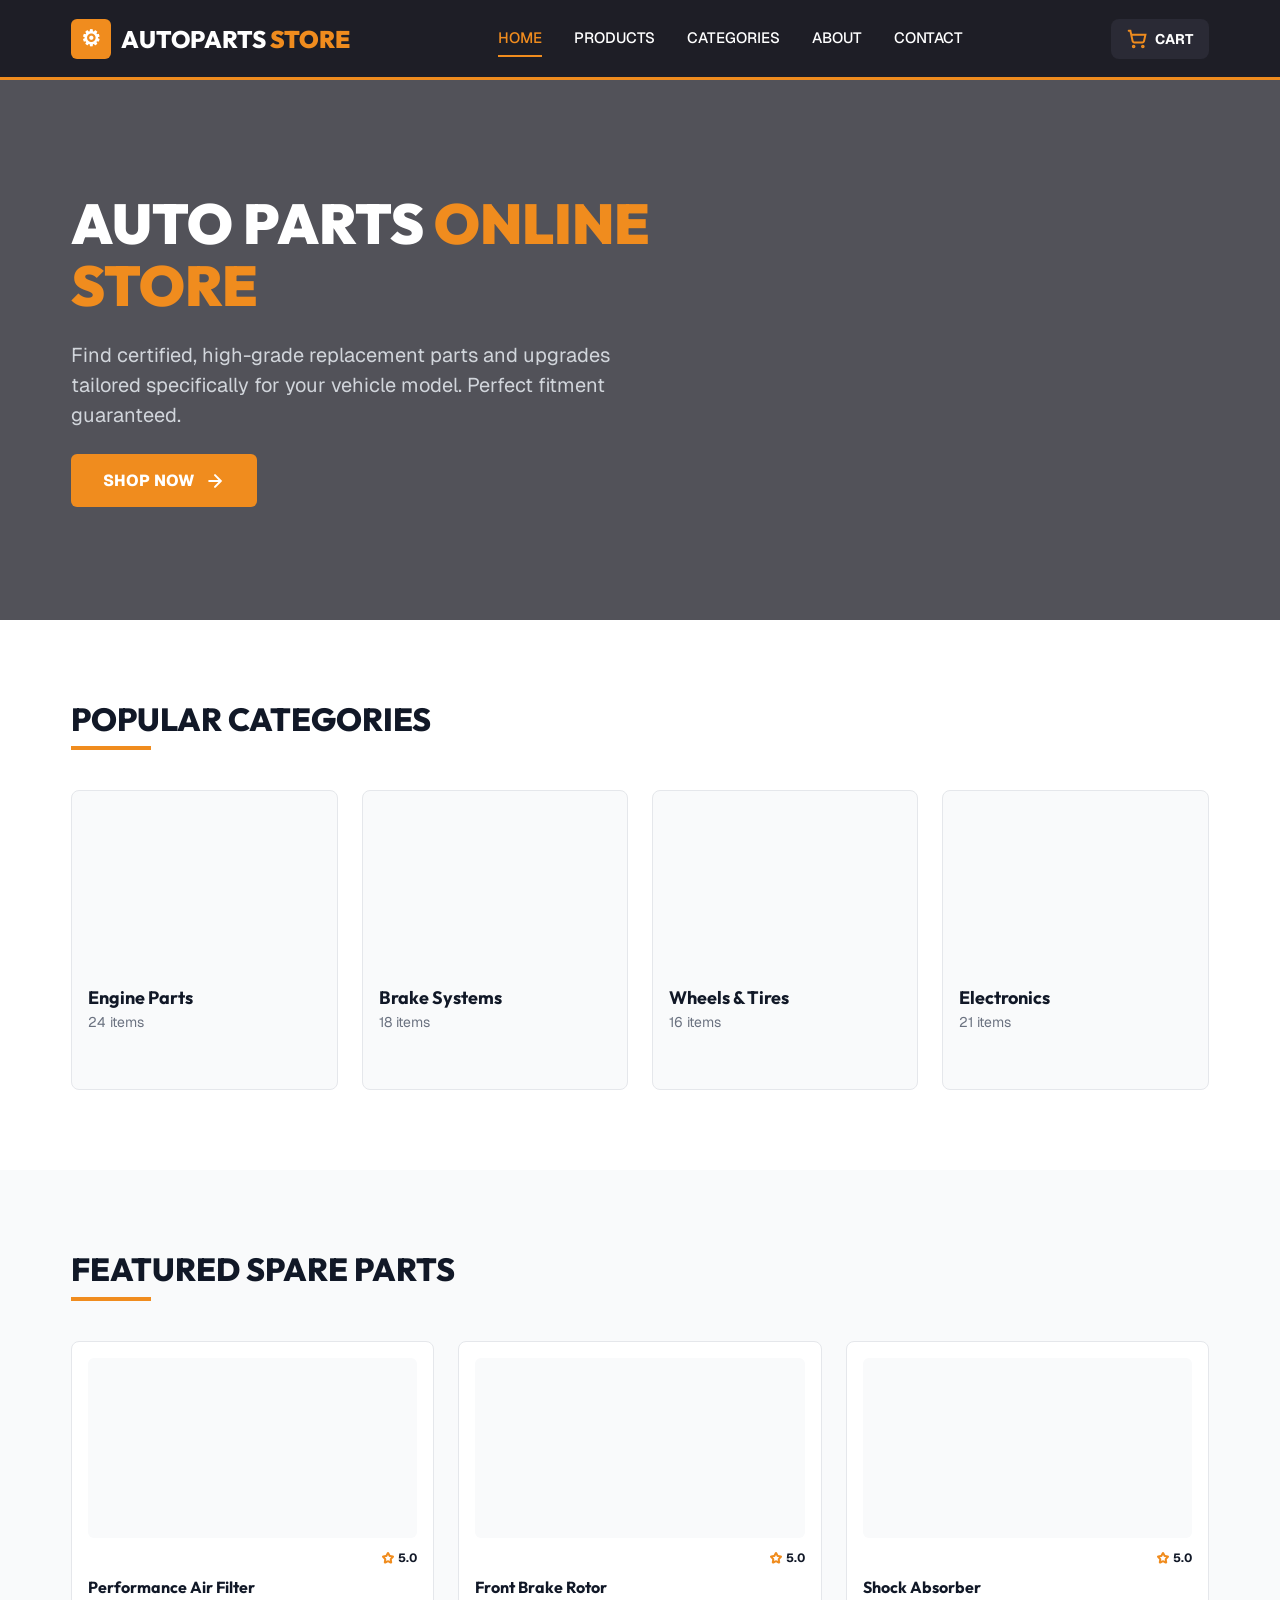
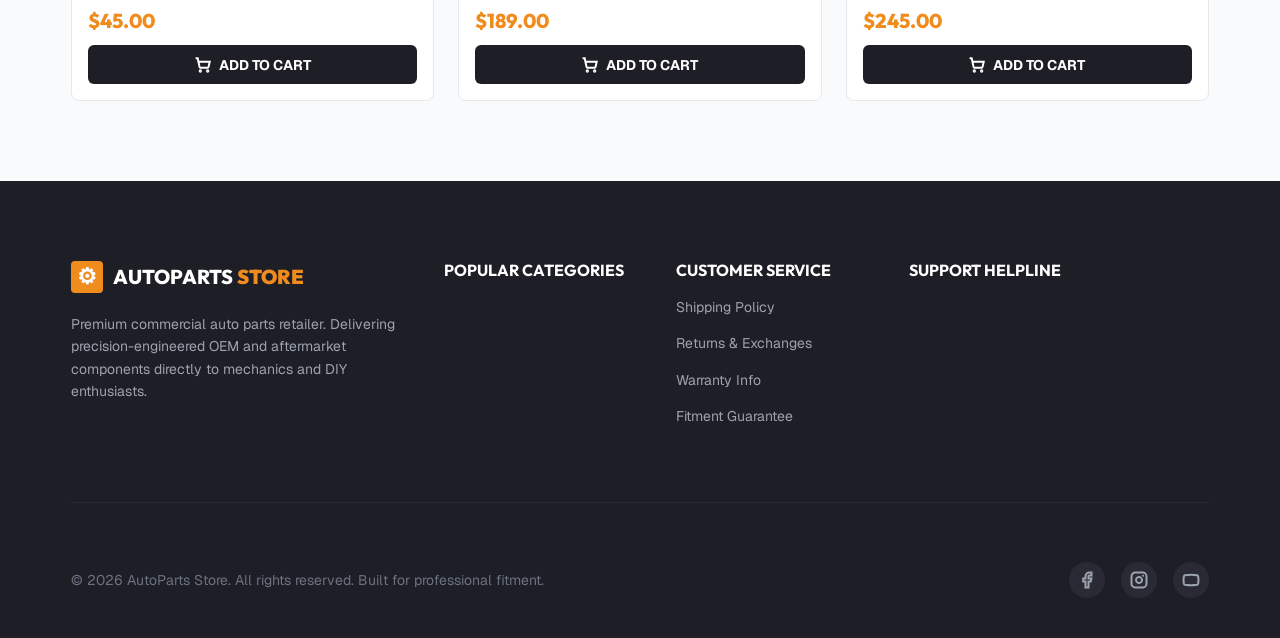
==== index.html @ f6082e64 "Publish AutoParts Online Store" ====
<!doctype html>
<html lang="en">
<head>
  <meta charset="utf-8">
  <meta name="viewport" content="width=device-width, initial-scale=1">
  <title>Home | AutoParts Store</title>
  <link rel="stylesheet" href="vendor/bootstrap.min.css">
  <link rel="stylesheet" href="style.css?v=3">
</head>
<body>
  <a class="visually-hidden-focusable" href="#main">Skip to content</a>
  <header class="site-header">
  <div class="site-container header-inner">
    <a class="brand" href="index.html" aria-label="AutoParts Store home"><span class="brand-mark" aria-hidden="true"></span><span>AUTOPARTS <strong>STORE</strong></span></a>
    <nav class="desktop-nav" aria-label="Main navigation"><a href="index.html" aria-current="page">HOME</a><a href="products.html">PRODUCTS</a><a href="categories.html">CATEGORIES</a><a href="about.html">ABOUT</a><a href="contact.html">CONTACT</a></nav>
    <div class="cart-label"><img src="assets/cart.svg" alt=""> CART</div>
    <details class="mobile-nav"><summary aria-label="Open navigation">☰</summary><nav aria-label="Mobile navigation"><a href="index.html" aria-current="page">HOME</a><a href="products.html">PRODUCTS</a><a href="categories.html">CATEGORIES</a><a href="about.html">ABOUT</a><a href="contact.html">CONTACT</a></nav></details>
  </div>
</header>
  <main id="main"><section class="hero"><div class="site-container"><h1>AUTO PARTS <span>ONLINE STORE</span></h1><p>Find certified, high-grade replacement parts and upgrades tailored specifically for your vehicle model. Perfect fitment guaranteed.</p><a class="orange-button" href="products.html">SHOP NOW <img src="assets/arrow-right.svg" alt=""></a></div></section>
<section class="home-section white"><div class="site-container"><h2 class="section-heading">POPULAR CATEGORIES</h2><div class="home-category-grid"><a class="home-category" href="categories.html#engine"><div class="category-image"></div><div class="category-label"><h3>Engine Parts</h3><p>24 items</p></div></a><a class="home-category" href="categories.html#brakes"><div class="category-image"></div><div class="category-label"><h3>Brake Systems</h3><p>18 items</p></div></a><a class="home-category" href="categories.html"><div class="category-image"></div><div class="category-label"><h3>Wheels & Tires</h3><p>16 items</p></div></a><a class="home-category" href="categories.html#electronics"><div class="category-image"></div><div class="category-label"><h3>Electronics</h3><p>21 items</p></div></a></div></div></section>
<section class="home-section"><div class="site-container"><h2 class="section-heading">FEATURED SPARE PARTS</h2><div class="featured-grid">
<article class="product-card">
  <div class="product-image" role="img" aria-label="Product image placeholder"></div>
  <div class="product-meta"><span></span><span class="rating"><img src="assets/star.svg" alt=""> 5.0</span></div>
  <h3>Performance Air Filter</h3><p class="price">$45.00</p>
  <div class="add-cart"><img src="assets/cart-small.svg" alt=""> ADD TO CART</div>
</article>
<article class="product-card">
  <div class="product-image" role="img" aria-label="Product image placeholder"></div>
  <div class="product-meta"><span></span><span class="rating"><img src="assets/star.svg" alt=""> 5.0</span></div>
  <h3>Front Brake Rotor</h3><p class="price">$189.00</p>
  <div class="add-cart"><img src="assets/cart-small.svg" alt=""> ADD TO CART</div>
</article>
<article class="product-card">
  <div class="product-image" role="img" aria-label="Product image placeholder"></div>
  <div class="product-meta"><span></span><span class="rating"><img src="assets/star.svg" alt=""> 5.0</span></div>
  <h3>Shock Absorber</h3><p class="price">$245.00</p>
  <div class="add-cart"><img src="assets/cart-small.svg" alt=""> ADD TO CART</div>
</article>
</div></div></section></main>
  <footer class="site-footer">
  <div class="site-container">
    <div class="footer-columns">
      <div class="footer-brand"><div class="brand"><span class="brand-mark small" aria-hidden="true"></span><span>AUTOPARTS <strong>STORE</strong></span></div><p>Premium commercial auto parts retailer. Delivering precision-engineered OEM and aftermarket components directly to mechanics and DIY enthusiasts.</p></div>
      <div><h2>POPULAR CATEGORIES</h2></div>
      <div><h2>CUSTOMER SERVICE</h2><ul><li>Shipping Policy</li><li>Returns &amp; Exchanges</li><li>Warranty Info</li><li>Fitment Guarantee</li></ul></div>
      <div><h2>SUPPORT HELPLINE</h2></div>
    </div>
    <div class="footer-bottom"><p>© 2026 AutoParts Store. All rights reserved. Built for professional fitment.</p><div class="socials"><span><img src="assets/facebook.svg" alt="Facebook"></span><span><img src="assets/instagram.svg" alt="Instagram"></span><span><img src="assets/youtube.svg" alt="YouTube"></span></div></div>
  </div>
</footer>
</body>
</html>
---- style.css ----
@import url("https://fonts.googleapis.com/css2?family=Geist:wght@400;500;600;700;800&family=Outfit:wght@400;700;800;900&display=swap");

:root{--dark:#1e1e26;--orange:#f08c1e;--paper:#f9fafb;--border:#e5e7eb;--text:#111827;--muted:#6b7280}
*{box-sizing:border-box}
body{margin:0;background:var(--paper);color:var(--text);font:16px Geist,Arial,sans-serif}
h1,h2,h3,.brand{font-family:Outfit,Arial,sans-serif}
a{text-decoration:none}
.site-container{width:calc(100% - 2 * clamp(24px,5.56vw,80px));max-width:1280px;margin-inline:auto}
.site-header{height:80px;background:var(--dark);border-bottom:3px solid var(--orange)}
.header-inner{height:77px;display:flex;align-items:center;justify-content:space-between;gap:24px;position:relative}
.brand{display:flex;align-items:center;gap:10px;color:#fff;font-size:24px;font-weight:800;white-space:nowrap;line-height:1}
.brand strong{color:var(--orange)}
.brand-mark{display:grid;place-items:center;flex:none;width:40px;height:40px;border-radius:6px;background:var(--orange);color:#fff;font-size:22px}
.brand-mark::before{content:"⚙";font-family:Arial,sans-serif}
.brand-mark.small{width:32px;height:32px;border-radius:4px}
.desktop-nav{display:flex;align-items:center;gap:32px}
.desktop-nav a,.mobile-nav a{color:#fff;font-size:15px;font-weight:500;padding:8px 0;border-bottom:2px solid transparent}
.desktop-nav a[aria-current=page],.desktop-nav a:hover,.mobile-nav a[aria-current=page]{color:var(--orange);border-color:var(--orange)}
.cart-label{display:flex;align-items:center;gap:8px;background:#2a2a35;border-radius:8px;color:#fff;font-size:14px;font-weight:700;padding:10px 16px}
.cart-label img{width:20px;height:20px}
.mobile-nav{display:none}
.hero{height:540px;background:#525259;color:#fff;display:flex;align-items:center}
.hero h1{max-width:750px;font-size:56px;font-weight:900;line-height:1.1;margin:0 0 24px}
.hero h1 span{color:var(--orange)}
.hero p{max-width:600px;color:#d1d5db;font-size:20px;line-height:1.5;margin:0 0 24px}
.orange-button{display:inline-flex;align-items:center;justify-content:center;gap:10px;background:var(--orange);color:#fff;border:0;border-radius:6px;padding:16px 32px;font-weight:800;font-size:16px}
.orange-button img{width:20px;height:20px}
.orange-button:hover{background:#d87912;color:#fff}
.home-section{padding:80px 0}
.home-section.white{background:#fff}
.section-heading{font-size:32px;font-weight:800;margin:0 0 40px}
.section-heading::after{content:"";display:block;width:80px;height:4px;background:url("assets/underline.svg") no-repeat;margin-top:8px}
.home-category-grid{display:grid;grid-template-columns:repeat(4,minmax(0,1fr));gap:24px}
.home-category{height:300px;background:var(--paper);border:1px solid var(--border);border-radius:8px;overflow:hidden;color:var(--text)}
.category-image{height:180px}
.category-label{padding:16px}
.category-label h3{font-size:18px;font-weight:700;margin:0 0 4px}
.category-label p{color:var(--muted);font-size:14px;margin:0}
.featured-grid{display:grid;grid-template-columns:repeat(3,minmax(0,1fr));gap:24px}
.product-card{height:360px;padding:16px;border:1px solid var(--border);border-radius:8px;background:#fff;display:flex;flex-direction:column;gap:12px}
.product-image{height:180px;flex:none;background:var(--paper);border-radius:6px}
.product-meta{display:flex;justify-content:space-between;align-items:center;color:var(--muted);font-size:11px;font-weight:600}
.rating{display:flex;align-items:center;gap:4px;color:var(--text);font-size:12px;font-weight:700}
.rating img{width:12px;height:12px}
.product-card h3{margin:0;font-size:16px;font-weight:700;white-space:nowrap;overflow:hidden;text-overflow:ellipsis}
.price{font-family:Outfit,Arial,sans-serif;color:var(--orange);font-size:20px;font-weight:800;margin:0}
.add-cart{height:40px;margin-top:auto;border-radius:6px;background:var(--dark);color:#fff;display:flex;align-items:center;justify-content:center;gap:8px;font-size:14px;font-weight:700}
.add-cart img{width:16px;height:16px}
.title-bar{background:#fff;border-bottom:1px solid var(--border);padding:40px 0}
.title-bar h1{font-size:36px;font-weight:900;line-height:1.2;margin:0 0 6px}
.title-bar p{color:var(--muted);font-size:14px;margin:0}
.title-flex{display:flex;align-items:center;justify-content:space-between;gap:20px}
.products-main,.categories-main{padding:60px 0;background:var(--paper)}
.catalog{display:grid;grid-template-columns:280px minmax(0,1fr);gap:40px;align-items:start}
.filters{border:1px solid var(--border);border-radius:8px;background:#fff;padding:24px}
.filters h2{font-size:16px;font-weight:700;margin:0 0 16px}
.filter-option{display:flex;align-items:center;gap:10px;font-size:14px;margin-bottom:16px}
.check{width:18px;height:18px;border:2px solid var(--border);border-radius:3px}
.check.checked{background:var(--orange);border-color:var(--orange)}
.check.checked::after{content:"✓";display:block;color:#fff;font-size:12px;line-height:14px;text-align:center}
.filters hr{border-color:var(--border);opacity:1;margin:24px 0}
.price-track{height:6px;background:var(--border);border-radius:3px;position:relative;margin:28px 0 14px}
.price-track::before{content:"";display:block;width:52%;height:6px;background:var(--orange);border-radius:3px}
.price-track span{position:absolute;top:-5px;left:52%;width:16px;height:16px;border-radius:50%;background:var(--orange)}
.range-labels{display:flex;justify-content:space-between;color:var(--muted);font-size:12px}
.catalog-grid{display:grid;grid-template-columns:repeat(3,240px);gap:20px}
.pagination-design{display:flex;justify-content:center;gap:8px;margin-top:40px}
.pagination-design span{display:grid;place-items:center;width:40px;height:40px;border-radius:6px;border:1px solid var(--border);background:#fff;font-size:14px;font-weight:700}
.pagination-design .active{background:var(--orange);color:#fff;border-color:var(--orange)}
.comparison{margin-top:60px}
.comparison h2{font-size:24px;font-weight:800;margin:0 0 16px}
.comparison table{background:#fff}
.comparison th,.comparison td{padding:12px}
.category-card{height:100%;min-height:400px;background:#fff;border:1px solid var(--border);border-radius:8px;overflow:hidden}
.category-picture{height:240px}
.category-copy{padding:24px}
.category-copy h2{font-size:20px;font-weight:700;margin:0 0 10px}
.category-copy p{min-height:72px;color:var(--muted);font-size:14px;line-height:1.5;margin:0 0 12px}
.category-copy a{display:inline-flex;align-items:center;gap:5px;color:var(--orange);font-size:14px;font-weight:700}
.category-copy img{width:16px;height:16px}
.about-hero{height:400px;background:#77777d;display:flex;align-items:center;color:#fff}
.about-hero h2{max-width:600px;font-size:44px;font-weight:900}
.story-section{background:#fff;padding:80px 0}
.story-layout{display:grid;grid-template-columns:minmax(0,1fr) 500px;gap:60px;align-items:center}
.story-layout h2,.contact-info h2{font-size:28px;font-weight:800;margin:0 0 20px}
.story-layout p{color:var(--muted);line-height:1.6;margin:0 0 20px}
.story-image{height:320px;border-radius:8px}
.values-section{padding:80px 0}
.value-card{height:100%;min-height:220px;border:1px solid var(--border);border-radius:8px;background:#fff;padding:32px}
.value-icon,.info-icon{display:grid;place-items:center;border-radius:50%;background:rgba(240,140,30,.08)}
.value-icon{width:50px;height:50px;margin-bottom:16px}
.value-icon img{width:24px;height:24px}
.value-card h3{font-size:20px;font-weight:800;margin:0 0 12px}
.value-card p{font-size:14px;color:var(--muted);line-height:1.5;margin:0}
.map-placeholder{height:300px;background:#d9dadd}
.contact-section{background:#fff;padding:80px 0}
.contact-info>p{max-width:460px;color:var(--muted);font-size:14px;margin-bottom:32px}
.info-item{display:flex;align-items:flex-start;gap:16px;margin-bottom:32px}
.info-icon{width:44px;height:44px;flex:none}
.info-icon img{width:20px;height:20px}
.info-item h3{font-size:16px;font-weight:700;margin:0 0 4px}
.info-item p{font-size:14px;color:var(--muted);margin:0}
.contact-form{background:var(--paper);border:1px solid var(--border);border-radius:8px;padding:32px}
.contact-form h2{font-size:20px;font-weight:800;margin:0 0 24px}
.contact-form label{display:block;font-size:13px;font-weight:700;margin:0 0 8px}
.contact-form .form-control{min-height:44px;border-color:var(--border);margin-bottom:20px}
.contact-form textarea.form-control{height:120px}
.contact-form .orange-button{width:100%;font-size:15px}
.site-footer{background:var(--dark);color:#fff;padding:80px 0 40px}
.footer-columns{display:grid;grid-template-columns:340px 200px 200px 300px;justify-content:space-between;gap:20px}
.footer-brand .brand{font-size:20px}
.footer-brand p,.site-footer li{color:#9ca3af;font-size:14px;line-height:1.6}
.footer-brand p{margin:20px 0 0}
.site-footer h2{font-size:16px;font-weight:700;margin:0 0 16px}
.site-footer ul{list-style:none;padding:0;margin:0}
.site-footer li{margin-bottom:14px}
.footer-bottom{position:relative;display:flex;align-items:center;justify-content:space-between;gap:20px;margin-top:60px;padding-top:60px}
.footer-bottom::before{content:"";position:absolute;top:0;left:0;width:100%;height:1px;background:url("assets/footer-line.svg") no-repeat left top;background-size:1280px 1px}
.footer-bottom p{color:#6b7280;font-size:14px;margin:0}
.socials{display:flex;gap:16px}
.socials span{display:grid;place-items:center;width:36px;height:36px;border-radius:50%;background:#2a2a35}
.socials img{width:18px;height:18px}
@media(max-width:1100px){.desktop-nav{gap:18px}.brand{font-size:20px}.catalog-grid{grid-template-columns:repeat(2,minmax(0,240px))}.footer-columns{grid-template-columns:repeat(2,1fr);gap:30px}.story-layout{grid-template-columns:1fr 40%}}
@media(max-width:767px){.site-header{height:auto;min-height:72px}.header-inner{min-height:69px}.desktop-nav{display:none}.brand{font-size:18px}.brand-mark{width:34px;height:34px}.cart-label{margin-left:auto;font-size:0;padding:8px 10px}.mobile-nav{display:block;order:4}.mobile-nav summary{list-style:none;cursor:pointer;color:#fff;border:1px solid #555;border-radius:6px;padding:5px 10px;font-size:22px}.mobile-nav summary::-webkit-details-marker{display:none}.mobile-nav nav{position:absolute;z-index:20;top:68px;right:0;width:220px;background:var(--dark);padding:12px 20px;display:flex;flex-direction:column;box-shadow:0 10px 25px #0003}.mobile-nav a{padding:10px 0}.hero{height:500px}.hero h1{font-size:42px}.hero p{font-size:18px}.home-section,.story-section,.values-section,.contact-section{padding:55px 0}.section-heading{font-size:28px}.home-category-grid{grid-template-columns:repeat(2,1fr)}.featured-grid{grid-template-columns:repeat(2,1fr)}.title-flex{align-items:flex-start;flex-direction:column}.catalog{grid-template-columns:1fr}.catalog-grid{grid-template-columns:repeat(2,minmax(0,1fr))}.filters{max-width:none}.category-picture{height:190px}.about-hero{height:320px}.about-hero h2{font-size:36px}.story-layout{grid-template-columns:1fr}.story-image{display:none}.footer-bottom{padding-top:35px;margin-top:35px}}
@media(max-width:480px){.brand{font-size:16px}.site-container{width:calc(100% - 32px)}.hero h1{font-size:36px}.hero p{font-size:16px}.home-category-grid,.featured-grid,.catalog-grid{grid-template-columns:1fr}.home-category{height:260px}.category-image{height:150px}.title-bar h1{font-size:30px}.footer-columns{grid-template-columns:1fr}.footer-bottom{align-items:flex-start;flex-direction:column}.contact-form{padding:22px}}
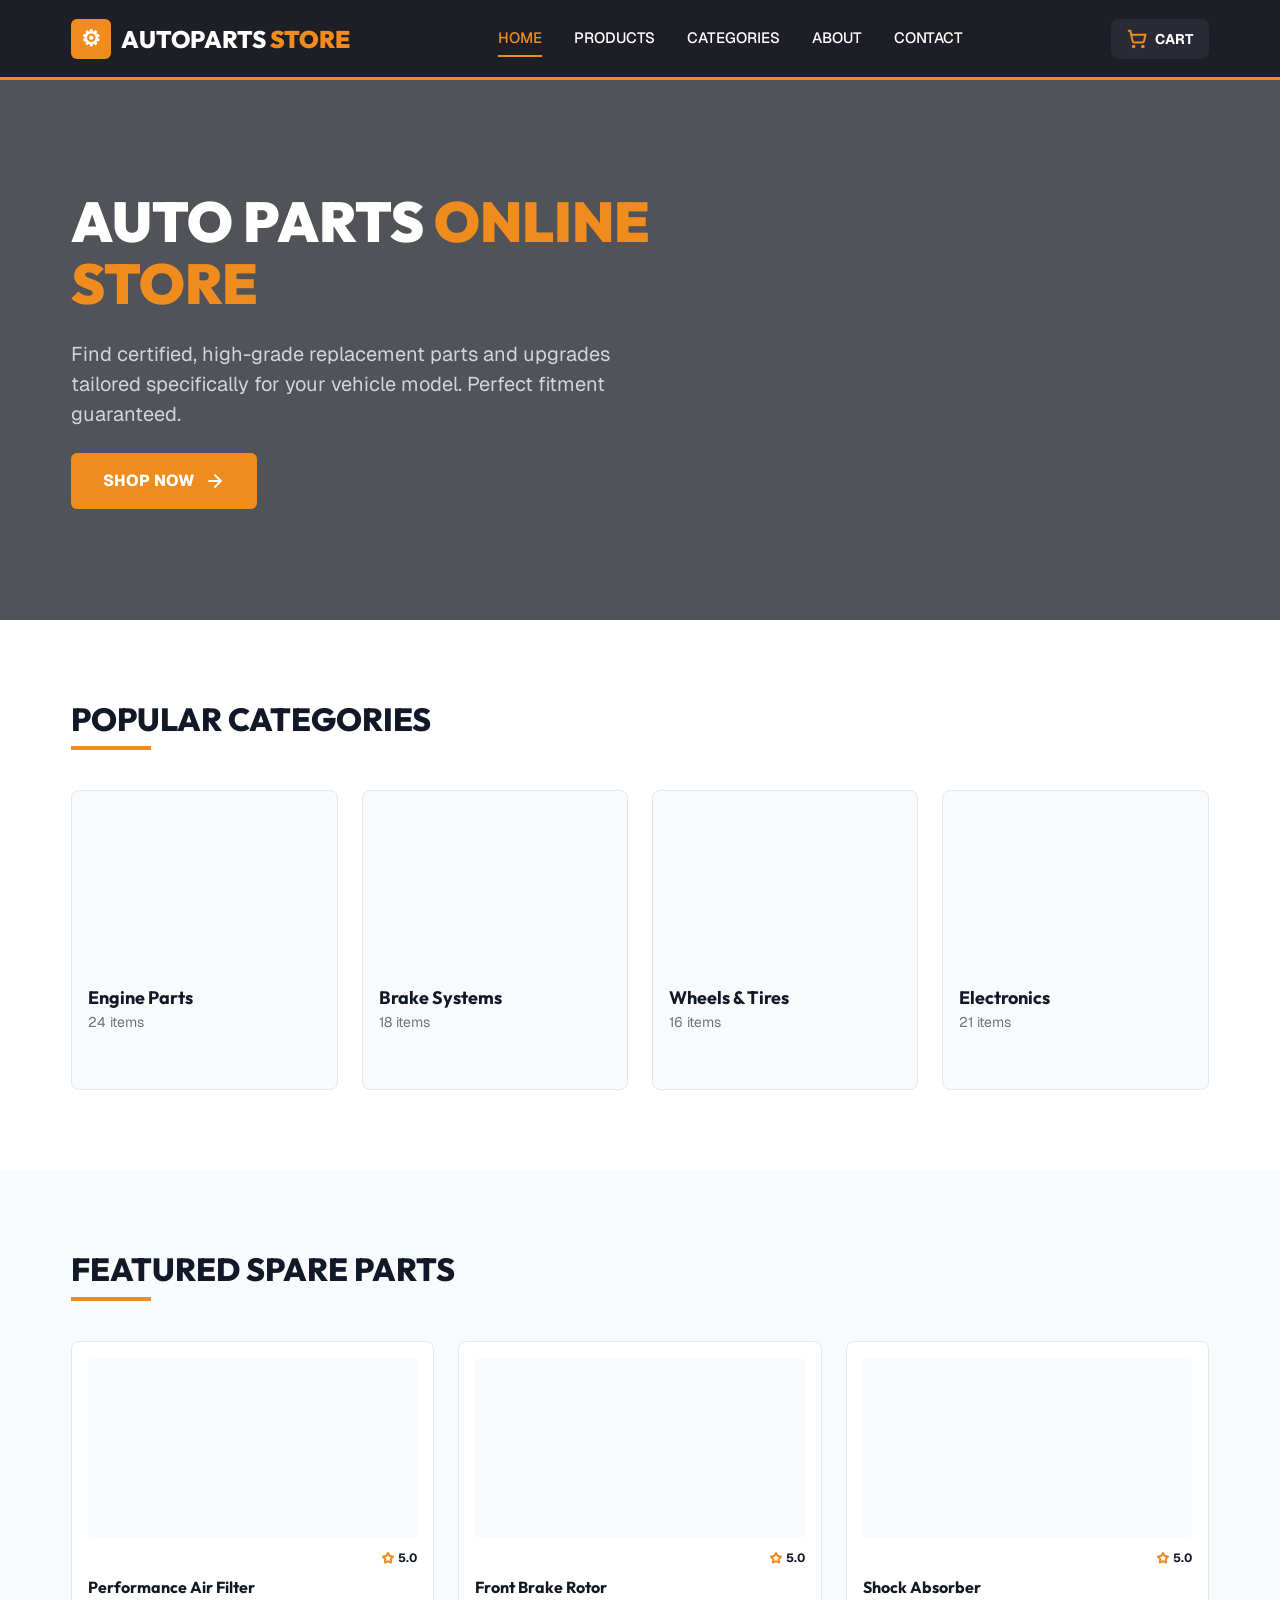
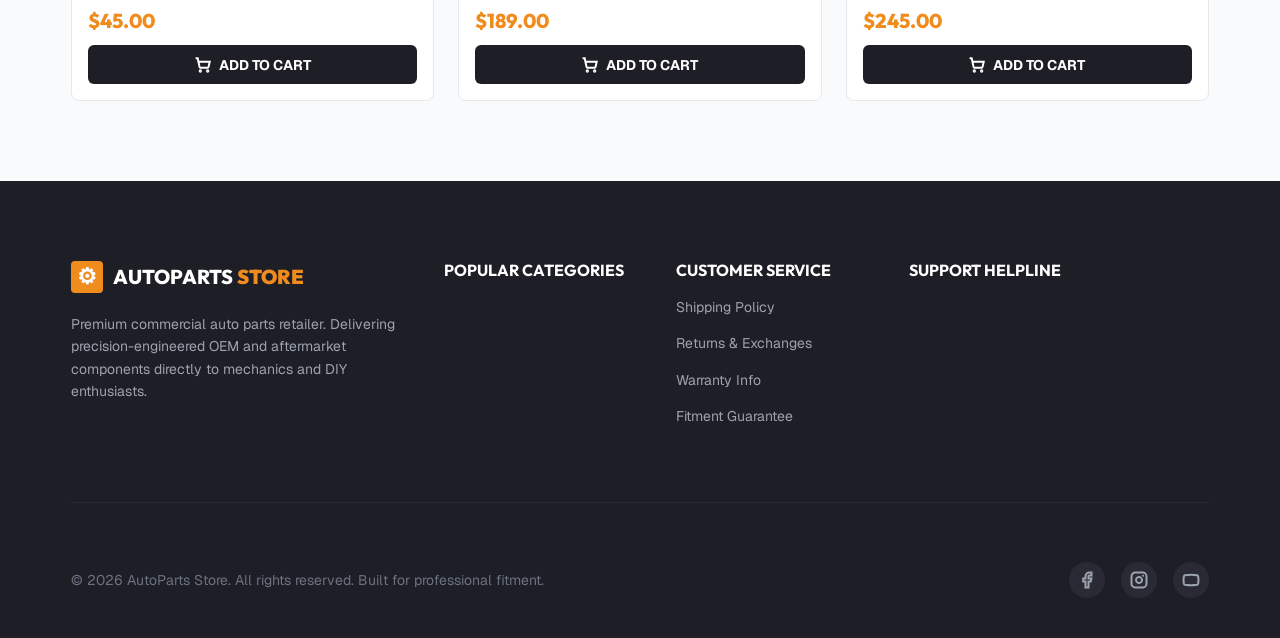
==== commit 756bc97e: "Use Bootstrap utility classes" ====
--- a/index.html
+++ b/index.html
@@ -17,7 +17,7 @@
     <details class="mobile-nav"><summary aria-label="Open navigation">☰</summary><nav aria-label="Mobile navigation"><a href="index.html" aria-current="page">HOME</a><a href="products.html">PRODUCTS</a><a href="categories.html">CATEGORIES</a><a href="about.html">ABOUT</a><a href="contact.html">CONTACT</a></nav></details>
   </div>
 </header>
-  <main id="main"><section class="hero"><div class="site-container"><h1>AUTO PARTS <span>ONLINE STORE</span></h1><p>Find certified, high-grade replacement parts and upgrades tailored specifically for your vehicle model. Perfect fitment guaranteed.</p><a class="orange-button" href="products.html">SHOP NOW <img src="assets/arrow-right.svg" alt=""></a></div></section>
+  <main id="main"><section class="hero"><div class="site-container"><h1>AUTO PARTS <span>ONLINE STORE</span></h1><p>Find certified, high-grade replacement parts and upgrades tailored specifically for your vehicle model. Perfect fitment guaranteed.</p><a class="btn orange-button" href="products.html">SHOP NOW <img src="assets/arrow-right.svg" alt=""></a></div></section>
 <section class="home-section white"><div class="site-container"><h2 class="section-heading">POPULAR CATEGORIES</h2><div class="home-category-grid"><a class="home-category" href="categories.html#engine"><div class="category-image"></div><div class="category-label"><h3>Engine Parts</h3><p>24 items</p></div></a><a class="home-category" href="categories.html#brakes"><div class="category-image"></div><div class="category-label"><h3>Brake Systems</h3><p>18 items</p></div></a><a class="home-category" href="categories.html"><div class="category-image"></div><div class="category-label"><h3>Wheels & Tires</h3><p>16 items</p></div></a><a class="home-category" href="categories.html#electronics"><div class="category-image"></div><div class="category-label"><h3>Electronics</h3><p>21 items</p></div></a></div></div></section>
 <section class="home-section"><div class="site-container"><h2 class="section-heading">FEATURED SPARE PARTS</h2><div class="featured-grid">
 <article class="product-card">
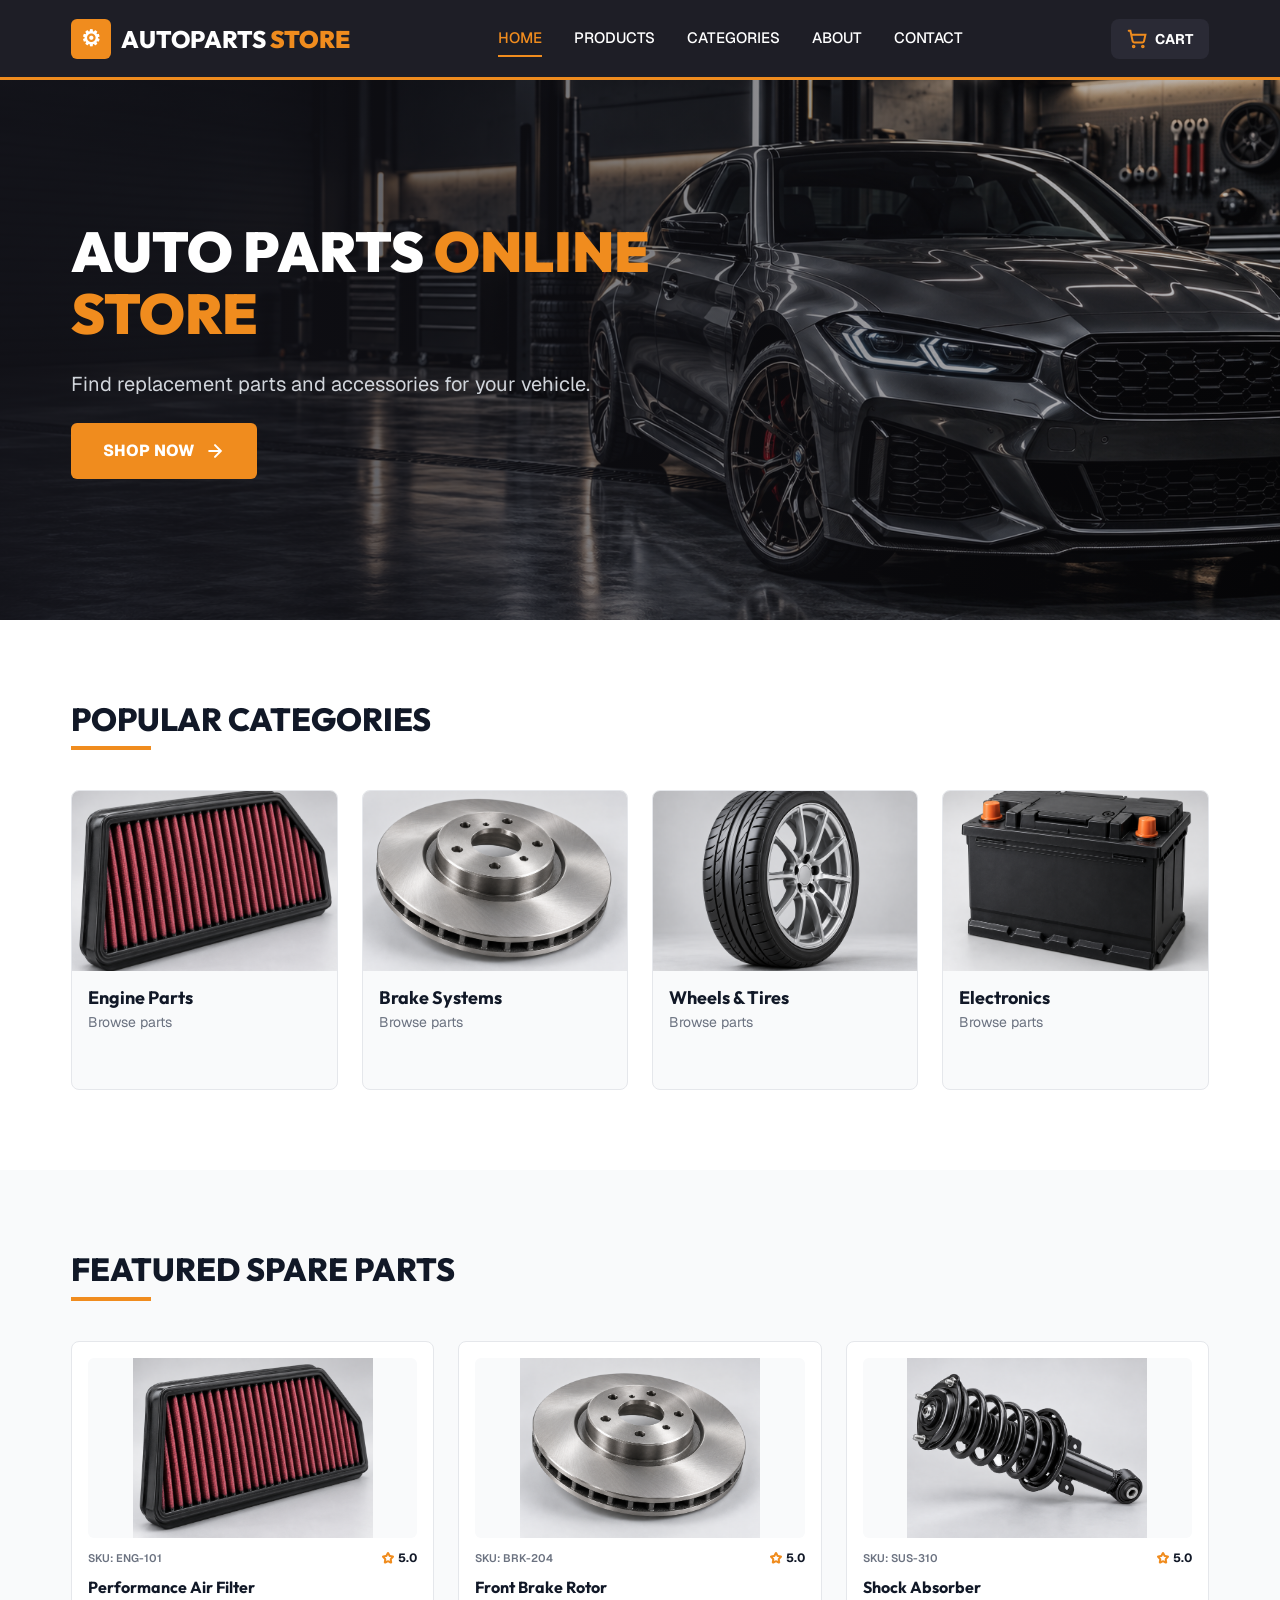
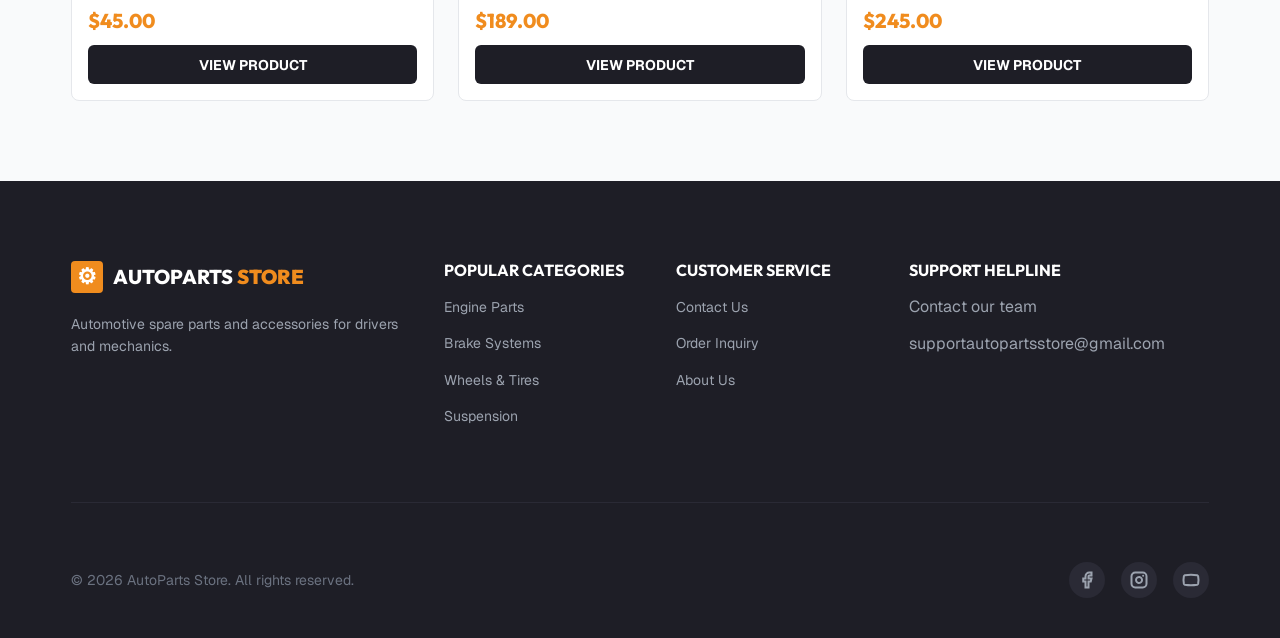
==== commit 7c671ccc: "Add photos and HTML CSS shopping controls" ====
--- a/index.html
+++ b/index.html
@@ -5,7 +5,7 @@
   <meta name="viewport" content="width=device-width, initial-scale=1">
   <title>Home | AutoParts Store</title>
   <link rel="stylesheet" href="vendor/bootstrap.min.css">
-  <link rel="stylesheet" href="style.css?v=3">
+  <link rel="stylesheet" href="style.css?v=4">
 </head>
 <body>
   <a class="visually-hidden-focusable" href="#main">Skip to content</a>
@@ -13,41 +13,37 @@
   <div class="site-container header-inner">
     <a class="brand" href="index.html" aria-label="AutoParts Store home"><span class="brand-mark" aria-hidden="true"></span><span>AUTOPARTS <strong>STORE</strong></span></a>
     <nav class="desktop-nav" aria-label="Main navigation"><a href="index.html" aria-current="page">HOME</a><a href="products.html">PRODUCTS</a><a href="categories.html">CATEGORIES</a><a href="about.html">ABOUT</a><a href="contact.html">CONTACT</a></nav>
-    <div class="cart-label"><img src="assets/cart.svg" alt=""> CART</div>
+    <a class="cart-label" href="products.html#cart"><img src="assets/cart.svg" alt=""> CART</a>
     <details class="mobile-nav"><summary aria-label="Open navigation">☰</summary><nav aria-label="Mobile navigation"><a href="index.html" aria-current="page">HOME</a><a href="products.html">PRODUCTS</a><a href="categories.html">CATEGORIES</a><a href="about.html">ABOUT</a><a href="contact.html">CONTACT</a></nav></details>
   </div>
 </header>
-  <main id="main"><section class="hero"><div class="site-container"><h1>AUTO PARTS <span>ONLINE STORE</span></h1><p>Find certified, high-grade replacement parts and upgrades tailored specifically for your vehicle model. Perfect fitment guaranteed.</p><a class="btn orange-button" href="products.html">SHOP NOW <img src="assets/arrow-right.svg" alt=""></a></div></section>
-<section class="home-section white"><div class="site-container"><h2 class="section-heading">POPULAR CATEGORIES</h2><div class="home-category-grid"><a class="home-category" href="categories.html#engine"><div class="category-image"></div><div class="category-label"><h3>Engine Parts</h3><p>24 items</p></div></a><a class="home-category" href="categories.html#brakes"><div class="category-image"></div><div class="category-label"><h3>Brake Systems</h3><p>18 items</p></div></a><a class="home-category" href="categories.html"><div class="category-image"></div><div class="category-label"><h3>Wheels & Tires</h3><p>16 items</p></div></a><a class="home-category" href="categories.html#electronics"><div class="category-image"></div><div class="category-label"><h3>Electronics</h3><p>21 items</p></div></a></div></div></section>
-<section class="home-section"><div class="site-container"><h2 class="section-heading">FEATURED SPARE PARTS</h2><div class="featured-grid">
-<article class="product-card">
-  <div class="product-image" role="img" aria-label="Product image placeholder"></div>
-  <div class="product-meta"><span></span><span class="rating"><img src="assets/star.svg" alt=""> 5.0</span></div>
+  <main id="main"><section class="hero"><div class="site-container"><h1>AUTO PARTS <span>ONLINE STORE</span></h1><p>Find replacement parts and accessories for your vehicle.</p><a class="btn orange-button" href="products.html">SHOP NOW <img src="assets/arrow-right.svg" alt=""></a></div></section>
+<section class="home-section white"><div class="site-container"><h2 class="section-heading">POPULAR CATEGORIES</h2><div class="home-category-grid"><a class="home-category" href="categories.html#engine"><img class="category-image" src="assets/air-filter.png" alt="Engine Parts" loading="lazy"><div class="category-label"><h3>Engine Parts</h3><p>Browse parts</p></div></a><a class="home-category" href="categories.html#brakes"><img class="category-image" src="assets/brake-rotor.png" alt="Brake Systems" loading="lazy"><div class="category-label"><h3>Brake Systems</h3><p>Browse parts</p></div></a><a class="home-category" href="categories.html#wheels"><img class="category-image" src="assets/tire.png" alt="Wheels & Tires" loading="lazy"><div class="category-label"><h3>Wheels & Tires</h3><p>Browse parts</p></div></a><a class="home-category" href="categories.html#electronics"><img class="category-image" src="assets/battery.png" alt="Electronics" loading="lazy"><div class="category-label"><h3>Electronics</h3><p>Browse parts</p></div></a></div></div></section>
+<section class="home-section"><div class="site-container"><h2 class="section-heading">FEATURED SPARE PARTS</h2><div class="featured-grid"><article class="product-card filter-engine price-low" id="product-air">
+  <img class="product-image" src="assets/air-filter.png" alt="Performance Air Filter" loading="lazy">
+  <div class="product-meta"><span>SKU: ENG-101</span><span class="rating"><img src="assets/star.svg" alt=""> 5.0</span></div>
   <h3>Performance Air Filter</h3><p class="price">$45.00</p>
-  <div class="add-cart"><img src="assets/cart-small.svg" alt=""> ADD TO CART</div>
-</article>
-<article class="product-card">
-  <div class="product-image" role="img" aria-label="Product image placeholder"></div>
-  <div class="product-meta"><span></span><span class="rating"><img src="assets/star.svg" alt=""> 5.0</span></div>
+  <a class="add-cart" href="products.html#product-air">VIEW PRODUCT</a>
+</article><article class="product-card filter-brakes price-mid" id="product-rotor">
+  <img class="product-image" src="assets/brake-rotor.png" alt="Front Brake Rotor" loading="lazy">
+  <div class="product-meta"><span>SKU: BRK-204</span><span class="rating"><img src="assets/star.svg" alt=""> 5.0</span></div>
   <h3>Front Brake Rotor</h3><p class="price">$189.00</p>
-  <div class="add-cart"><img src="assets/cart-small.svg" alt=""> ADD TO CART</div>
-</article>
-<article class="product-card">
-  <div class="product-image" role="img" aria-label="Product image placeholder"></div>
-  <div class="product-meta"><span></span><span class="rating"><img src="assets/star.svg" alt=""> 5.0</span></div>
+  <a class="add-cart" href="products.html#product-rotor">VIEW PRODUCT</a>
+</article><article class="product-card filter-suspension price-high" id="product-shock">
+  <img class="product-image" src="assets/shock-absorber.png" alt="Shock Absorber" loading="lazy">
+  <div class="product-meta"><span>SKU: SUS-310</span><span class="rating"><img src="assets/star.svg" alt=""> 5.0</span></div>
   <h3>Shock Absorber</h3><p class="price">$245.00</p>
-  <div class="add-cart"><img src="assets/cart-small.svg" alt=""> ADD TO CART</div>
-</article>
-</div></div></section></main>
+  <a class="add-cart" href="products.html#product-shock">VIEW PRODUCT</a>
+</article></div></div></section></main>
   <footer class="site-footer">
   <div class="site-container">
     <div class="footer-columns">
-      <div class="footer-brand"><div class="brand"><span class="brand-mark small" aria-hidden="true"></span><span>AUTOPARTS <strong>STORE</strong></span></div><p>Premium commercial auto parts retailer. Delivering precision-engineered OEM and aftermarket components directly to mechanics and DIY enthusiasts.</p></div>
-      <div><h2>POPULAR CATEGORIES</h2></div>
-      <div><h2>CUSTOMER SERVICE</h2><ul><li>Shipping Policy</li><li>Returns &amp; Exchanges</li><li>Warranty Info</li><li>Fitment Guarantee</li></ul></div>
-      <div><h2>SUPPORT HELPLINE</h2></div>
+      <div class="footer-brand"><div class="brand"><span class="brand-mark small" aria-hidden="true"></span><span>AUTOPARTS <strong>STORE</strong></span></div><p>Automotive spare parts and accessories for drivers and mechanics.</p></div>
+      <div><h2>POPULAR CATEGORIES</h2><ul><li><a href="categories.html#engine">Engine Parts</a></li><li><a href="categories.html#brakes">Brake Systems</a></li><li><a href="categories.html#wheels">Wheels & Tires</a></li><li><a href="categories.html#suspension">Suspension</a></li></ul></div>
+      <div><h2>CUSTOMER SERVICE</h2><ul><li><a href="contact.html#contact-form">Contact Us</a></li><li><a href="products.html#cart">Order Inquiry</a></li><li><a href="about.html">About Us</a></li></ul></div>
+      <div><h2>SUPPORT HELPLINE</h2><p><a href="contact.html">Contact our team</a></p><p><a href="mailto:supportautopartsstore@gmail.com">supportautopartsstore@gmail.com</a></p></div>
     </div>
-    <div class="footer-bottom"><p>© 2026 AutoParts Store. All rights reserved. Built for professional fitment.</p><div class="socials"><span><img src="assets/facebook.svg" alt="Facebook"></span><span><img src="assets/instagram.svg" alt="Instagram"></span><span><img src="assets/youtube.svg" alt="YouTube"></span></div></div>
+    <div class="footer-bottom"><p>© 2026 AutoParts Store. All rights reserved.</p><div class="socials" aria-hidden="true"><span><img src="assets/facebook.svg" alt=""></span><span><img src="assets/instagram.svg" alt=""></span><span><img src="assets/youtube.svg" alt=""></span></div></div>
   </div>
 </footer>
 </body>
--- a/style.css
+++ b/style.css
@@ -17,9 +17,10 @@
 .desktop-nav a,.mobile-nav a{color:#fff;font-size:15px;font-weight:500;padding:8px 0;border-bottom:2px solid transparent}
 .desktop-nav a[aria-current=page],.desktop-nav a:hover,.mobile-nav a[aria-current=page]{color:var(--orange);border-color:var(--orange)}
 .cart-label{display:flex;align-items:center;gap:8px;background:#2a2a35;border-radius:8px;color:#fff;font-size:14px;font-weight:700;padding:10px 16px}
+.cart-label:hover{color:var(--orange)}
 .cart-label img{width:20px;height:20px}
 .mobile-nav{display:none}
-.hero{height:540px;background:#525259;color:#fff;display:flex;align-items:center}
+.hero{height:540px;background:linear-gradient(90deg,rgba(20,20,27,.82),rgba(20,20,27,.25)),url("assets/hero.png") center/cover;color:#fff;display:flex;align-items:center}
 .hero h1{max-width:750px;font-size:56px;font-weight:900;line-height:1.1;margin:0 0 24px}
 .hero h1 span{color:var(--orange)}
 .hero p{max-width:600px;color:#d1d5db;font-size:20px;line-height:1.5;margin:0 0 24px}
@@ -32,20 +33,27 @@
 .section-heading::after{content:"";display:block;width:80px;height:4px;background:url("assets/underline.svg") no-repeat;margin-top:8px}
 .home-category-grid{display:grid;grid-template-columns:repeat(4,minmax(0,1fr));gap:24px}
 .home-category{height:300px;background:var(--paper);border:1px solid var(--border);border-radius:8px;overflow:hidden;color:var(--text)}
-.category-image{height:180px}
+.category-image{display:block;width:100%;height:180px;object-fit:cover}
 .category-label{padding:16px}
 .category-label h3{font-size:18px;font-weight:700;margin:0 0 4px}
 .category-label p{color:var(--muted);font-size:14px;margin:0}
 .featured-grid{display:grid;grid-template-columns:repeat(3,minmax(0,1fr));gap:24px}
-.product-card{height:360px;padding:16px;border:1px solid var(--border);border-radius:8px;background:#fff;display:flex;flex-direction:column;gap:12px}
-.product-image{height:180px;flex:none;background:var(--paper);border-radius:6px}
+.product-card{position:relative;height:360px;padding:16px;border:1px solid var(--border);border-radius:8px;background:#fff;display:flex;flex-direction:column;gap:12px}
+.product-image{display:block;width:100%;height:180px;flex:none;object-fit:contain;background:var(--paper);border-radius:6px}
 .product-meta{display:flex;justify-content:space-between;align-items:center;color:var(--muted);font-size:11px;font-weight:600}
 .rating{display:flex;align-items:center;gap:4px;color:var(--text);font-size:12px;font-weight:700}
 .rating img{width:12px;height:12px}
 .product-card h3{margin:0;font-size:16px;font-weight:700;white-space:nowrap;overflow:hidden;text-overflow:ellipsis}
 .price{font-family:Outfit,Arial,sans-serif;color:var(--orange);font-size:20px;font-weight:800;margin:0}
-.add-cart{height:40px;margin-top:auto;border-radius:6px;background:var(--dark);color:#fff;display:flex;align-items:center;justify-content:center;gap:8px;font-size:14px;font-weight:700}
+.add-cart{height:40px;margin-top:auto;border-radius:6px;background:var(--dark);color:#fff;display:flex;align-items:center;justify-content:center;gap:8px;font-size:14px;font-weight:700;cursor:pointer}
 .add-cart img{width:16px;height:16px}
+.add-cart:hover{background:#353541;color:#fff}
+.product-select{position:absolute;width:1px;height:1px;opacity:0}
+.product-select:focus-visible+.add-cart{outline:3px solid var(--orange);outline-offset:3px}
+.product-select:checked+.add-cart{background:var(--orange)}
+.product-select:checked+.add-cart .add-text{display:none}
+.remove-text{display:none}
+.product-select:checked+.add-cart .remove-text{display:inline}
 .title-bar{background:#fff;border-bottom:1px solid var(--border);padding:40px 0}
 .title-bar h1{font-size:36px;font-weight:900;line-height:1.2;margin:0 0 6px}
 .title-bar p{color:var(--muted);font-size:14px;margin:0}
@@ -53,38 +61,52 @@
 .products-main,.categories-main{padding:60px 0;background:var(--paper)}
 .catalog{display:grid;grid-template-columns:280px minmax(0,1fr);gap:40px;align-items:start}
 .filters{border:1px solid var(--border);border-radius:8px;background:#fff;padding:24px}
-.filters h2{font-size:16px;font-weight:700;margin:0 0 16px}
-.filter-option{display:flex;align-items:center;gap:10px;font-size:14px;margin-bottom:16px}
-.check{width:18px;height:18px;border:2px solid var(--border);border-radius:3px}
-.check.checked{background:var(--orange);border-color:var(--orange)}
-.check.checked::after{content:"✓";display:block;color:#fff;font-size:12px;line-height:14px;text-align:center}
+.filters fieldset{padding:0;margin:0;border:0}
+.filters legend{font-family:Outfit,Arial,sans-serif;font-size:16px;font-weight:700;margin:0 0 16px}
+.filter-option{display:flex;align-items:center;gap:10px;font-size:14px;margin-bottom:16px;cursor:pointer}
+.filter-option input{appearance:none;flex:none;width:18px;height:18px;margin:0;border:2px solid var(--border);border-radius:3px;cursor:pointer}
+.filter-option input:checked{background:var(--orange);border-color:var(--orange)}
+.filter-option input:checked::after{content:"✓";display:block;color:#fff;font-size:12px;line-height:14px;text-align:center}
+.filter-option input:focus-visible{outline:3px solid var(--orange);outline-offset:2px}
 .filters hr{border-color:var(--border);opacity:1;margin:24px 0}
-.price-track{height:6px;background:var(--border);border-radius:3px;position:relative;margin:28px 0 14px}
-.price-track::before{content:"";display:block;width:52%;height:6px;background:var(--orange);border-radius:3px}
-.price-track span{position:absolute;top:-5px;left:52%;width:16px;height:16px;border-radius:50%;background:var(--orange)}
-.range-labels{display:flex;justify-content:space-between;color:var(--muted);font-size:12px}
 .catalog-grid{display:grid;grid-template-columns:repeat(3,240px);gap:20px}
-.pagination-design{display:flex;justify-content:center;gap:8px;margin-top:40px}
-.pagination-design span{display:grid;place-items:center;width:40px;height:40px;border-radius:6px;border:1px solid var(--border);background:#fff;font-size:14px;font-weight:700}
-.pagination-design .active{background:var(--orange);color:#fff;border-color:var(--orange)}
+.products-main:has(#category-engine:checked) .product-card:not(.filter-engine),.products-main:has(#category-brakes:checked) .product-card:not(.filter-brakes),.products-main:has(#category-wheels:checked) .product-card:not(.filter-wheels),.products-main:has(#category-suspension:checked) .product-card:not(.filter-suspension),.products-main:has(#category-electronics:checked) .product-card:not(.filter-electronics),.products-main:has(#category-body:checked) .product-card:not(.filter-body),.products-main:has(#category-exhaust:checked) .product-card:not(.filter-exhaust){display:none}
+.products-main:has(#price-low:checked) .product-card:not(.price-low),.products-main:has(#price-mid:checked) .product-card:not(.price-mid),.products-main:has(#price-high:checked) .product-card:not(.price-high){display:none}
+.cart-summary{margin-top:40px;padding:28px;background:#fff;border:1px solid var(--border);border-radius:8px;scroll-margin-top:20px}
+.cart-summary h2{font-size:24px;font-weight:800;margin:0 0 18px}
+.cart-items{list-style:none;margin:0;padding:0}
+.cart-item{display:none;justify-content:space-between;gap:12px;border-bottom:1px solid var(--border);padding:12px 0;font-size:14px}
+.cart-item strong{color:var(--orange);white-space:nowrap}
+.empty-cart{color:var(--muted);margin:0}
+#order-form:has(.product-select:checked) .empty-cart{display:none}
+#order-form:has(#select-air:checked) .cart-air,#order-form:has(#select-rotor:checked) .cart-rotor,#order-form:has(#select-shock:checked) .cart-shock,#order-form:has(#select-battery:checked) .cart-battery,#order-form:has(#select-tire:checked) .cart-tire,#order-form:has(#select-mirror:checked) .cart-mirror,#order-form:has(#select-muffler:checked) .cart-muffler{display:flex}
+.checkout-fields{margin-top:24px;padding-top:24px;border-top:1px solid var(--border)}
+.checkout-fields h3{font-size:18px;font-weight:800;margin:0 0 8px}
+.checkout-fields p{font-size:14px;color:var(--muted)}
+.checkout-fields label{display:block;font-size:13px;font-weight:700;margin:0 0 6px}
+.checkout-fields .form-control{border-color:var(--border)}
+.choose-product-hint{margin:20px 0 0}
+.checkout-button{display:none;margin-top:20px}
+#order-form:has(.product-select:checked) .checkout-button{display:inline-flex}
+#order-form:has(.product-select:checked) .choose-product-hint{display:none}
 .comparison{margin-top:60px}
 .comparison h2{font-size:24px;font-weight:800;margin:0 0 16px}
 .comparison table{background:#fff}
 .comparison th,.comparison td{padding:12px}
 .category-card{height:100%;min-height:400px;background:#fff;border:1px solid var(--border);border-radius:8px;overflow:hidden}
-.category-picture{height:240px}
+.category-picture{display:block;width:100%;height:240px;object-fit:contain;background:var(--paper)}
 .category-copy{padding:24px}
 .category-copy h2{font-size:20px;font-weight:700;margin:0 0 10px}
 .category-copy p{min-height:72px;color:var(--muted);font-size:14px;line-height:1.5;margin:0 0 12px}
 .category-copy a{display:inline-flex;align-items:center;gap:5px;color:var(--orange);font-size:14px;font-weight:700}
 .category-copy img{width:16px;height:16px}
-.about-hero{height:400px;background:#77777d;display:flex;align-items:center;color:#fff}
+.about-hero{height:400px;background:linear-gradient(90deg,rgba(20,20,27,.76),rgba(20,20,27,.2)),url("assets/workshop.png") center/cover;display:flex;align-items:center;color:#fff}
 .about-hero h2{max-width:600px;font-size:44px;font-weight:900}
 .story-section{background:#fff;padding:80px 0}
 .story-layout{display:grid;grid-template-columns:minmax(0,1fr) 500px;gap:60px;align-items:center}
 .story-layout h2,.contact-info h2{font-size:28px;font-weight:800;margin:0 0 20px}
 .story-layout p{color:var(--muted);line-height:1.6;margin:0 0 20px}
-.story-image{height:320px;border-radius:8px}
+.story-image{display:block;width:100%;height:320px;object-fit:cover;border-radius:8px}
 .values-section{padding:80px 0}
 .value-card{height:100%;min-height:220px;border:1px solid var(--border);border-radius:8px;background:#fff;padding:32px}
 .value-icon,.info-icon{display:grid;place-items:center;border-radius:50%;background:rgba(240,140,30,.08)}
@@ -92,9 +114,10 @@
 .value-icon img{width:24px;height:24px}
 .value-card h3{font-size:20px;font-weight:800;margin:0 0 12px}
 .value-card p{font-size:14px;color:var(--muted);line-height:1.5;margin:0}
-.map-placeholder{height:300px;background:#d9dadd}
+.contact-banner{display:block;width:100%;height:300px;object-fit:cover}
 .contact-section{background:#fff;padding:80px 0}
 .contact-info>p{max-width:460px;color:var(--muted);font-size:14px;margin-bottom:32px}
+.contact-info a{color:var(--orange)}
 .info-item{display:flex;align-items:flex-start;gap:16px;margin-bottom:32px}
 .info-icon{width:44px;height:44px;flex:none}
 .info-icon img{width:20px;height:20px}
@@ -114,6 +137,8 @@
 .site-footer h2{font-size:16px;font-weight:700;margin:0 0 16px}
 .site-footer ul{list-style:none;padding:0;margin:0}
 .site-footer li{margin-bottom:14px}
+.site-footer a{color:#9ca3af}
+.site-footer a:hover{color:var(--orange)}
 .footer-bottom{position:relative;display:flex;align-items:center;justify-content:space-between;gap:20px;margin-top:60px;padding-top:60px}
 .footer-bottom::before{content:"";position:absolute;top:0;left:0;width:100%;height:1px;background:url("assets/footer-line.svg") no-repeat left top;background-size:1280px 1px}
 .footer-bottom p{color:#6b7280;font-size:14px;margin:0}
@@ -121,5 +146,5 @@
 .socials span{display:grid;place-items:center;width:36px;height:36px;border-radius:50%;background:#2a2a35}
 .socials img{width:18px;height:18px}
 @media(max-width:1100px){.desktop-nav{gap:18px}.brand{font-size:20px}.catalog-grid{grid-template-columns:repeat(2,minmax(0,240px))}.footer-columns{grid-template-columns:repeat(2,1fr);gap:30px}.story-layout{grid-template-columns:1fr 40%}}
-@media(max-width:767px){.site-header{height:auto;min-height:72px}.header-inner{min-height:69px}.desktop-nav{display:none}.brand{font-size:18px}.brand-mark{width:34px;height:34px}.cart-label{margin-left:auto;font-size:0;padding:8px 10px}.mobile-nav{display:block;order:4}.mobile-nav summary{list-style:none;cursor:pointer;color:#fff;border:1px solid #555;border-radius:6px;padding:5px 10px;font-size:22px}.mobile-nav summary::-webkit-details-marker{display:none}.mobile-nav nav{position:absolute;z-index:20;top:68px;right:0;width:220px;background:var(--dark);padding:12px 20px;display:flex;flex-direction:column;box-shadow:0 10px 25px #0003}.mobile-nav a{padding:10px 0}.hero{height:500px}.hero h1{font-size:42px}.hero p{font-size:18px}.home-section,.story-section,.values-section,.contact-section{padding:55px 0}.section-heading{font-size:28px}.home-category-grid{grid-template-columns:repeat(2,1fr)}.featured-grid{grid-template-columns:repeat(2,1fr)}.title-flex{align-items:flex-start;flex-direction:column}.catalog{grid-template-columns:1fr}.catalog-grid{grid-template-columns:repeat(2,minmax(0,1fr))}.filters{max-width:none}.category-picture{height:190px}.about-hero{height:320px}.about-hero h2{font-size:36px}.story-layout{grid-template-columns:1fr}.story-image{display:none}.footer-bottom{padding-top:35px;margin-top:35px}}
+@media(max-width:767px){.site-header{height:auto;min-height:72px}.header-inner{min-height:69px}.desktop-nav{display:none}.brand{font-size:18px}.brand-mark{width:34px;height:34px}.cart-label{margin-left:auto;font-size:0;padding:8px 10px}.mobile-nav{display:block;order:4}.mobile-nav summary{list-style:none;cursor:pointer;color:#fff;border:1px solid #555;border-radius:6px;padding:5px 10px;font-size:22px}.mobile-nav summary::-webkit-details-marker{display:none}.mobile-nav nav{position:absolute;z-index:20;top:68px;right:0;width:220px;background:var(--dark);padding:12px 20px;display:flex;flex-direction:column;box-shadow:0 10px 25px #0003}.mobile-nav a{padding:10px 0}.hero{height:500px}.hero h1{font-size:42px}.hero p{font-size:18px}.home-section,.story-section,.values-section,.contact-section{padding:55px 0}.section-heading{font-size:28px}.home-category-grid{grid-template-columns:repeat(2,1fr)}.featured-grid{grid-template-columns:repeat(2,1fr)}.title-flex{align-items:flex-start;flex-direction:column}.catalog{grid-template-columns:1fr}.catalog-grid{grid-template-columns:repeat(2,minmax(0,1fr))}.filters{max-width:none}.category-picture{height:190px}.about-hero{height:320px}.about-hero h2{font-size:36px}.story-layout{grid-template-columns:1fr}.footer-bottom{padding-top:35px;margin-top:35px}}
 @media(max-width:480px){.brand{font-size:16px}.site-container{width:calc(100% - 32px)}.hero h1{font-size:36px}.hero p{font-size:16px}.home-category-grid,.featured-grid,.catalog-grid{grid-template-columns:1fr}.home-category{height:260px}.category-image{height:150px}.title-bar h1{font-size:30px}.footer-columns{grid-template-columns:1fr}.footer-bottom{align-items:flex-start;flex-direction:column}.contact-form{padding:22px}}
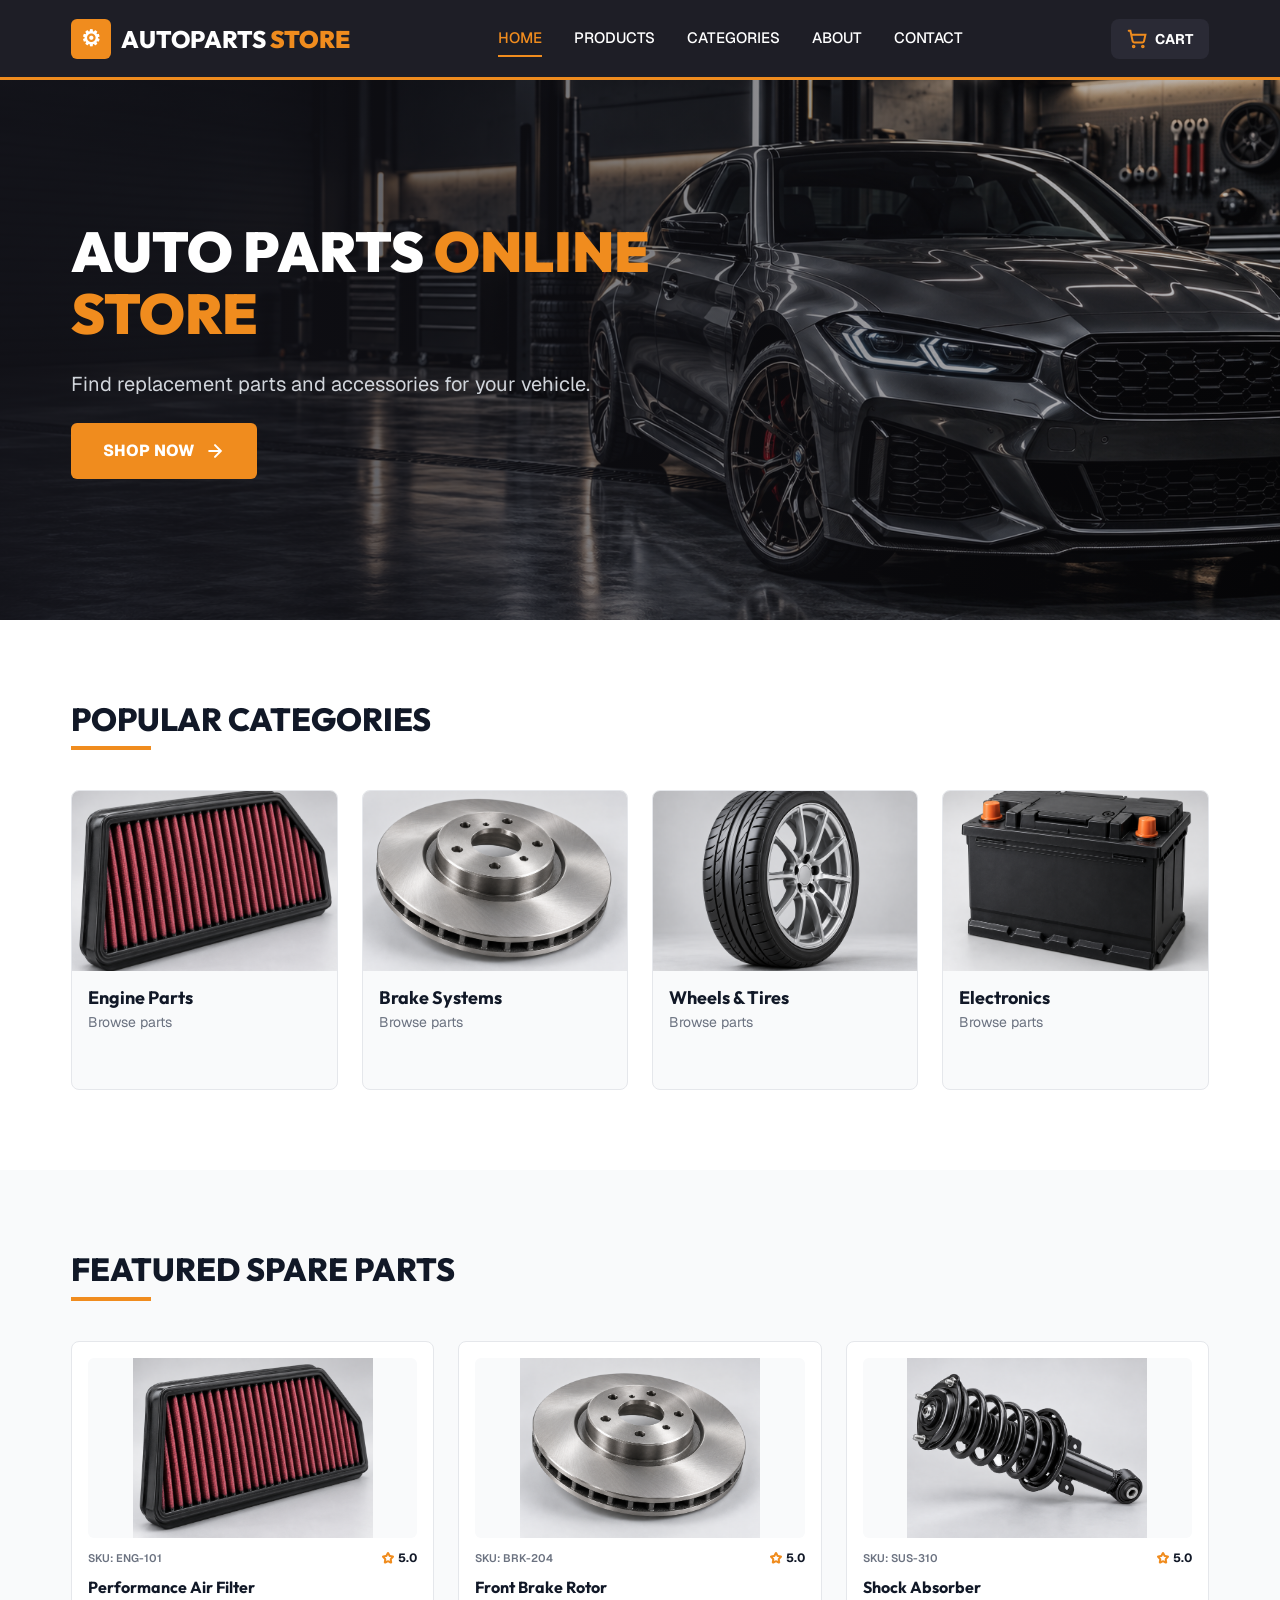
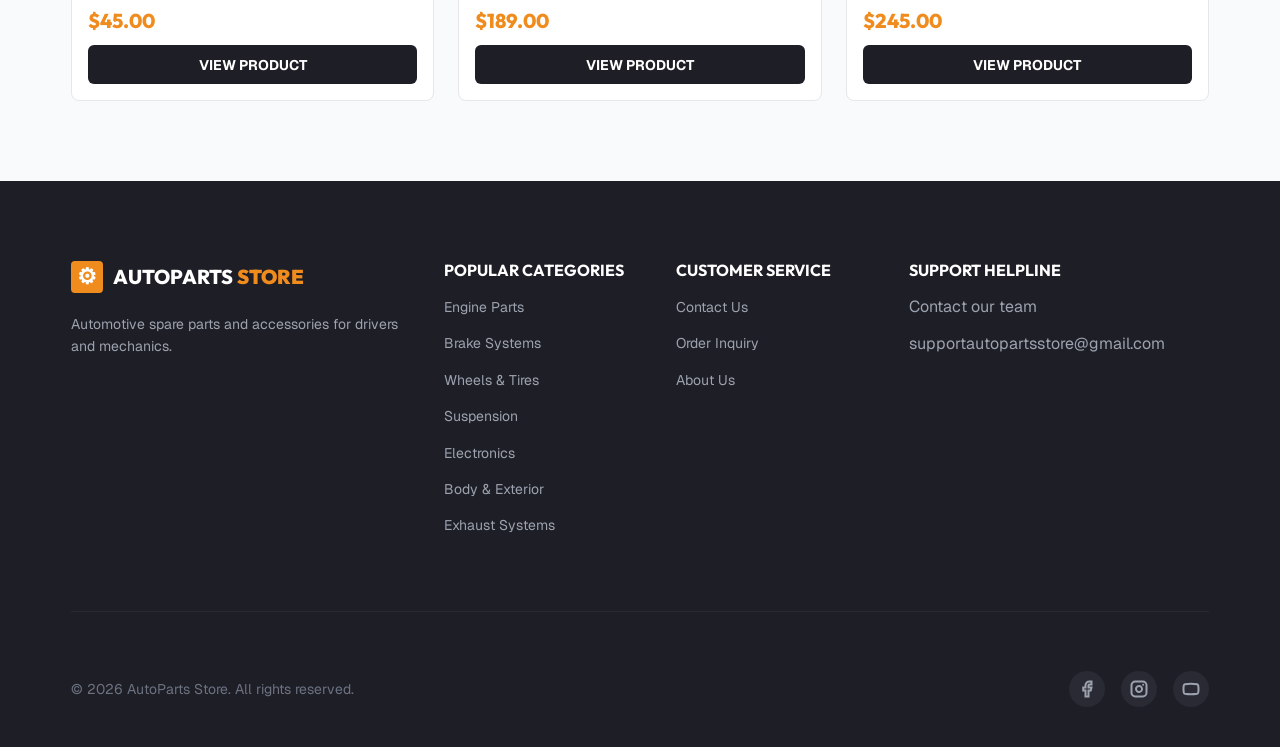
==== commit c2033d49: "Complete category navigation and README" ====
--- a/index.html
+++ b/index.html
@@ -39,7 +39,7 @@
   <div class="site-container">
     <div class="footer-columns">
       <div class="footer-brand"><div class="brand"><span class="brand-mark small" aria-hidden="true"></span><span>AUTOPARTS <strong>STORE</strong></span></div><p>Automotive spare parts and accessories for drivers and mechanics.</p></div>
-      <div><h2>POPULAR CATEGORIES</h2><ul><li><a href="categories.html#engine">Engine Parts</a></li><li><a href="categories.html#brakes">Brake Systems</a></li><li><a href="categories.html#wheels">Wheels & Tires</a></li><li><a href="categories.html#suspension">Suspension</a></li></ul></div>
+      <div><h2>POPULAR CATEGORIES</h2><ul><li><a href="categories.html#engine">Engine Parts</a></li><li><a href="categories.html#brakes">Brake Systems</a></li><li><a href="categories.html#wheels">Wheels & Tires</a></li><li><a href="categories.html#suspension">Suspension</a></li><li><a href="categories.html#electronics">Electronics</a></li><li><a href="categories.html#body">Body & Exterior</a></li><li><a href="categories.html#exhaust">Exhaust Systems</a></li></ul></div>
       <div><h2>CUSTOMER SERVICE</h2><ul><li><a href="contact.html#contact-form">Contact Us</a></li><li><a href="products.html#cart">Order Inquiry</a></li><li><a href="about.html">About Us</a></li></ul></div>
       <div><h2>SUPPORT HELPLINE</h2><p><a href="contact.html">Contact our team</a></p><p><a href="mailto:supportautopartsstore@gmail.com">supportautopartsstore@gmail.com</a></p></div>
     </div>
